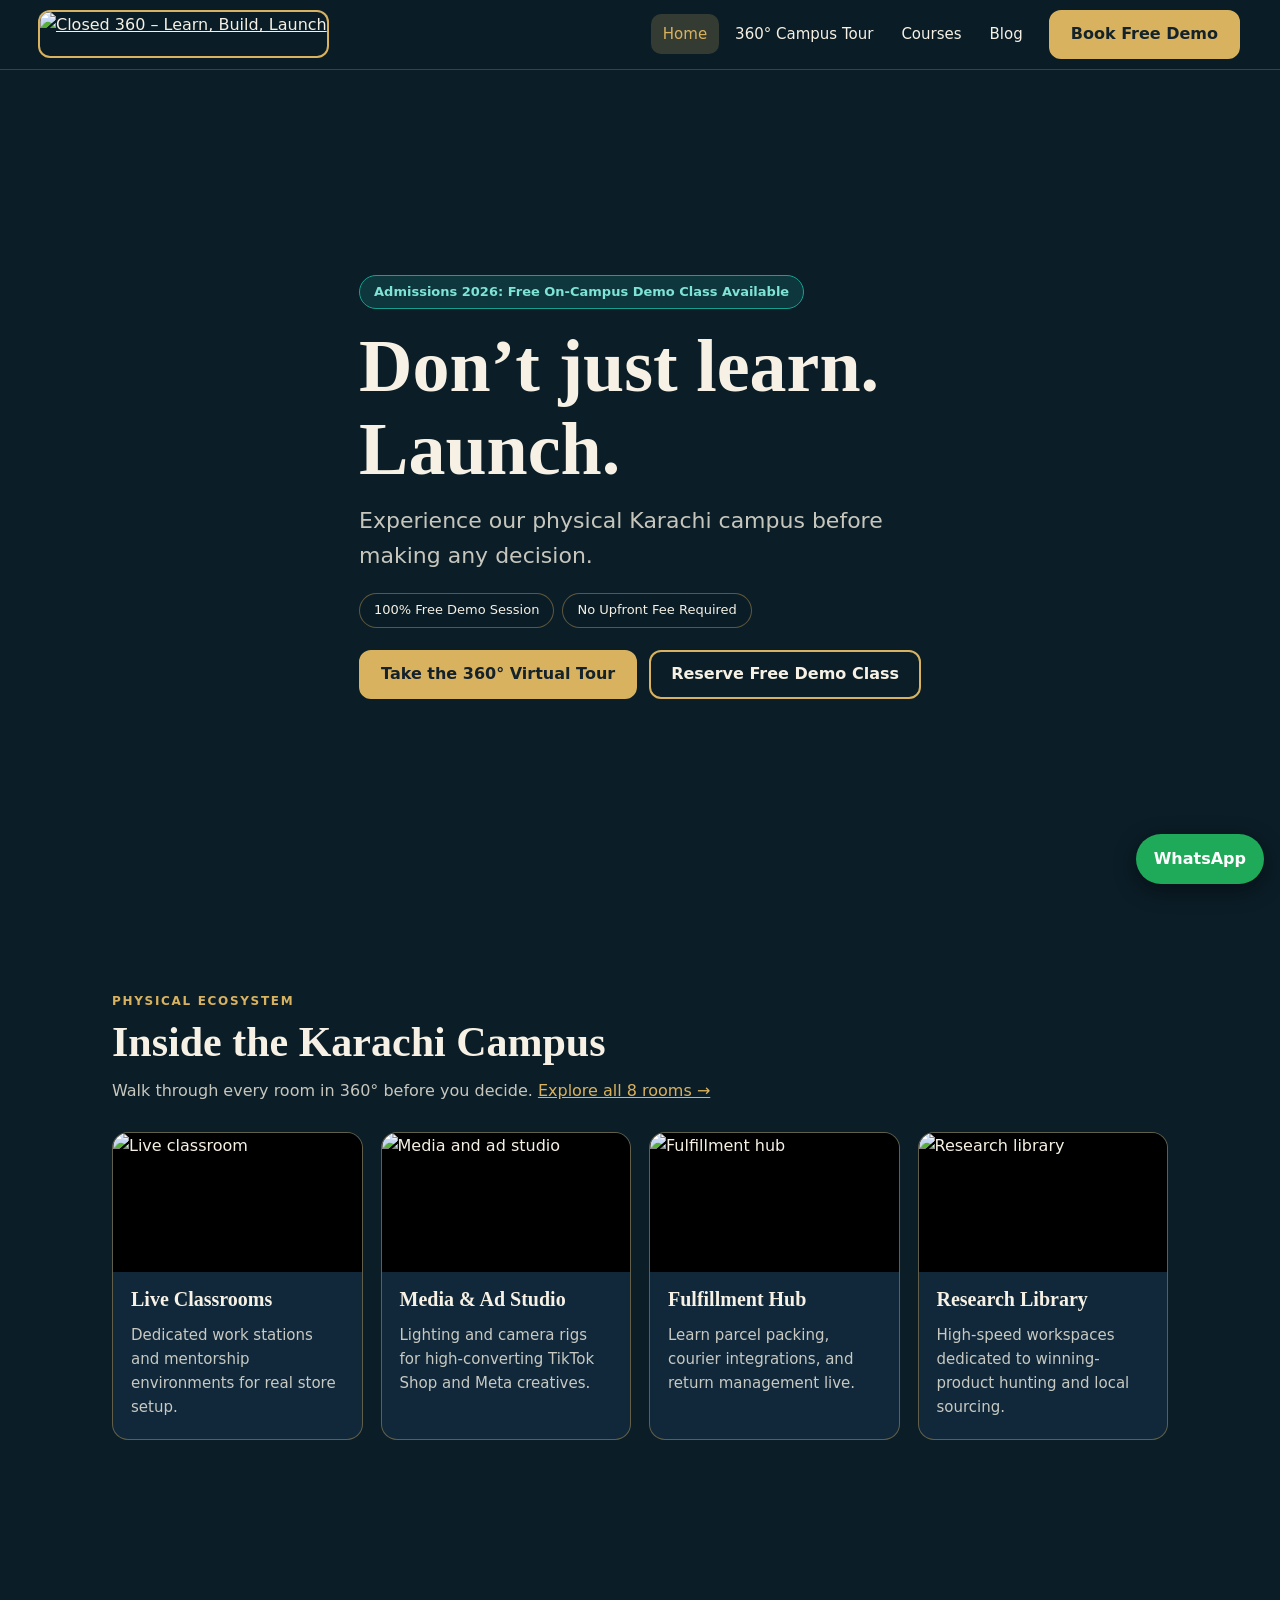
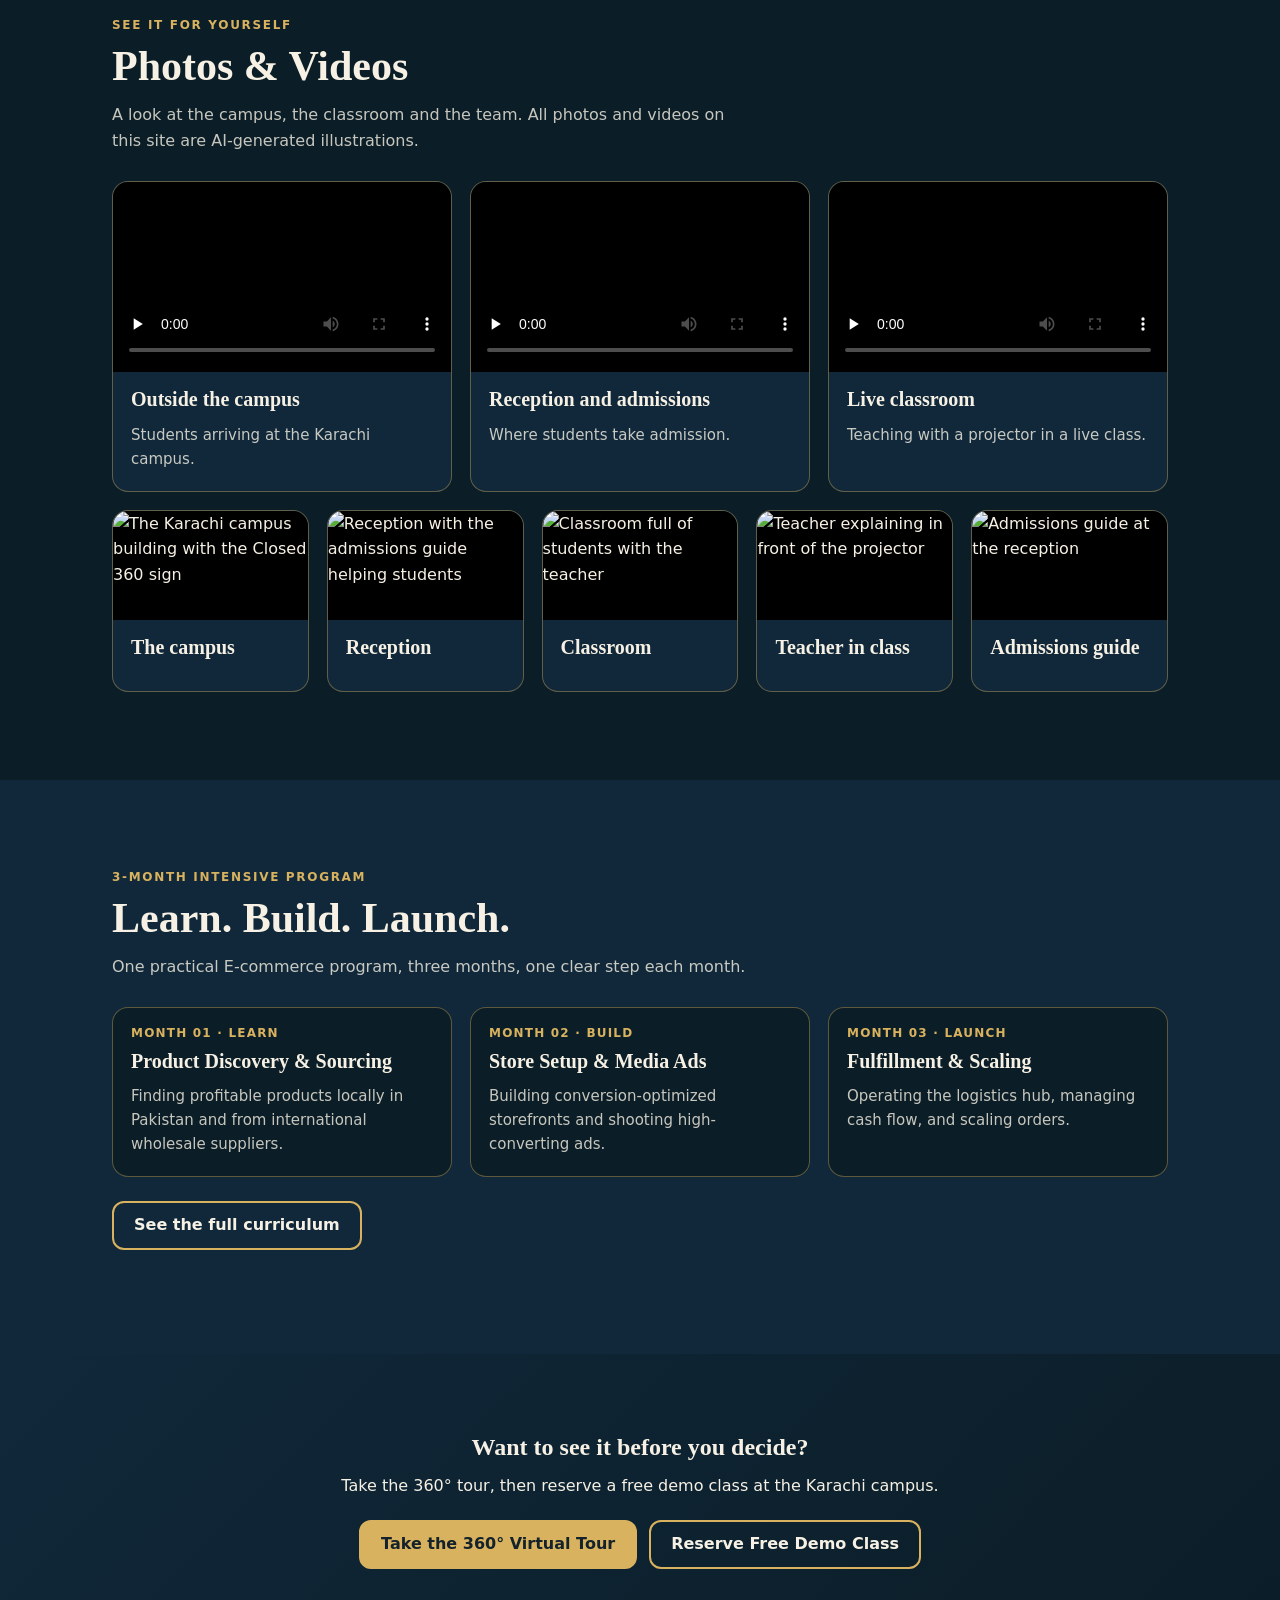
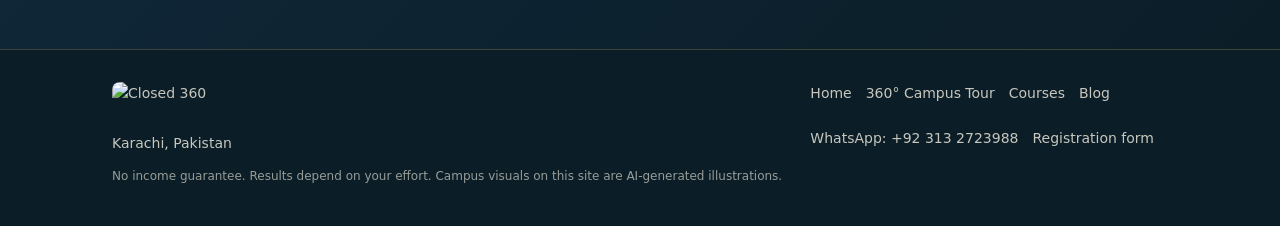
==== index.html @ 28d1ea5e "Add files via upload" ====
<!DOCTYPE html>
<html lang="en"><head><meta charset="utf-8">
<meta name="viewport" content="width=device-width, initial-scale=1">
<title>Closed 360 – E-Commerce Institute Karachi | Learn • Build • Launch</title>
<meta name="description" content="A 3-month hands-on E-commerce program in Karachi. Take the 360° campus tour and book a free demo class.">
<link rel="icon" href="assets/favicon.png">
<link rel="stylesheet" href="style.css">
</head>
<body data-page="index">
<header class="nav"><a class="brand" href="index.html"><img src="assets/logo.jpg" alt="Closed 360 – Learn, Build, Launch"></a>
<nav aria-label="Main"><a href="index.html">Home</a><a href="tour.html">360° Campus Tour</a><a href="courses.html">Courses</a><a href="blog.html">Blog</a></nav>
<button class="menu-btn" type="button" aria-label="Menu" aria-expanded="false">Menu</button>
<button class="btn gold" type="button" data-demo>Book Free Demo</button></header>
<main>
<section class="hero"><video autoplay muted loop playsinline poster="assets/home-poster.jpg"><source src="assets/home-video.mp4" type="video/mp4"></video><div class="shade"></div>
<div class="wrap"><div class="box">
<span class="badge">Admissions 2026: Free On-Campus Demo Class Available</span>
<h1>Don’t just learn.<br>Launch.</h1>
<p class="lead">Experience our physical Karachi campus before making any decision.</p>
<div class="pills"><span>100% Free Demo Session</span><span>No Upfront Fee Required</span></div>
<div class="row"><a class="btn gold" href="tour.html">Take the 360° Virtual Tour</a><button class="btn" type="button" data-demo>Reserve Free Demo Class</button></div>
</div></div></section>

<section class="sec"><div class="wrap">
<div class="kicker">Physical Ecosystem</div><h2>Inside the Karachi Campus</h2>
<p class="sub">Walk through every room in 360° before you decide. <a href="tour.html" style="color:var(--gold)">Explore all 8 rooms →</a></p>
<div class="grid">
<a class="card" href="tour.html#cls"><img src="assets/card-classroom.jpg" alt="Live classroom" loading="lazy"><div class="b"><h3>Live Classrooms</h3><p>Dedicated work stations and mentorship environments for real store setup.</p></div></a>
<a class="card" href="tour.html#studio"><img src="assets/card-studio.jpg" alt="Media and ad studio" loading="lazy"><div class="b"><h3>Media &amp; Ad Studio</h3><p>Lighting and camera rigs for high-converting TikTok Shop and Meta creatives.</p></div></a>
<a class="card" href="tour.html#disp"><img src="assets/card-fulfillment.jpg" alt="Fulfillment hub" loading="lazy"><div class="b"><h3>Fulfillment Hub</h3><p>Learn parcel packing, courier integrations, and return management live.</p></div></a>
<a class="card" href="tour.html#lib"><img src="assets/card-library.jpg" alt="Research library" loading="lazy"><div class="b"><h3>Research Library</h3><p>High-speed workspaces dedicated to winning-product hunting and local sourcing.</p></div></a>
</div></div></section>

<section class="sec" id="gallery"><div class="wrap">
<div class="kicker">See it for yourself</div><h2>Photos &amp; Videos</h2>
<p class="sub">A look at the campus, the classroom and the team. All photos and videos on this site are AI-generated illustrations.</p>
<div class="grid">
<div class="card"><video controls preload="none" playsinline poster="assets/home-poster.jpg" src="assets/home-video.mp4"></video><div class="b"><h3>Outside the campus</h3><p>Students arriving at the Karachi campus.</p></div></div>
<div class="card"><video controls preload="none" playsinline poster="assets/photo-reception.jpg" src="assets/admit.mp4"></video><div class="b"><h3>Reception and admissions</h3><p>Where students take admission.</p></div></div>
<div class="card"><video controls preload="none" playsinline poster="assets/photo-classroom.jpg" src="assets/learn.mp4"></video><div class="b"><h3>Live classroom</h3><p>Teaching with a projector in a live class.</p></div></div>
</div>
<div class="grid" style="margin-top:18px;grid-template-columns:repeat(auto-fit,minmax(190px,1fr))">
<div class="card"><img src="assets/photo-campus.jpg" alt="The Karachi campus building with the Closed 360 sign" loading="lazy"><div class="b"><h3>The campus</h3></div></div>
<div class="card"><img src="assets/photo-reception.jpg" alt="Reception with the admissions guide helping students" loading="lazy"><div class="b"><h3>Reception</h3></div></div>
<div class="card"><img src="assets/photo-classroom.jpg" alt="Classroom full of students with the teacher" loading="lazy"><div class="b"><h3>Classroom</h3></div></div>
<div class="card"><img src="assets/photo-teacher.jpg" alt="Teacher explaining in front of the projector" loading="lazy"><div class="b"><h3>Teacher in class</h3></div></div>
<div class="card"><img src="assets/photo-guide.jpg" alt="Admissions guide at the reception" loading="lazy"><div class="b"><h3>Admissions guide</h3></div></div>
</div></div></section>

<section class="sec alt"><div class="wrap">
<div class="kicker">3-Month Intensive Program</div><h2>Learn. Build. Launch.</h2>
<p class="sub">One practical E-commerce program, three months, one clear step each month.</p>
<div class="grid">
<div class="card"><div class="b"><div class="tag">Month 01 · Learn</div><h3>Product Discovery &amp; Sourcing</h3><p>Finding profitable products locally in Pakistan and from international wholesale suppliers.</p></div></div>
<div class="card"><div class="b"><div class="tag">Month 02 · Build</div><h3>Store Setup &amp; Media Ads</h3><p>Building conversion-optimized storefronts and shooting high-converting ads.</p></div></div>
<div class="card"><div class="b"><div class="tag">Month 03 · Launch</div><h3>Fulfillment &amp; Scaling</h3><p>Operating the logistics hub, managing cash flow, and scaling orders.</p></div></div>
</div><p style="margin-top:24px"><a class="btn" href="courses.html">See the full curriculum</a></p></div></section>

<section class="cta"><div class="wrap"><h2>Want to see it before you decide?</h2><p class="sub" style="margin:0 auto 22px">Take the 360° tour, then reserve a free demo class at the Karachi campus.</p>
<div class="row"><a class="btn gold" href="tour.html">Take the 360° Virtual Tour</a><button class="btn" type="button" data-demo>Reserve Free Demo Class</button></div></div></section>
</main><footer><div class="wrap"><div class="row"><div><img src="assets/logo.jpg" alt="Closed 360"><div>Karachi, Pakistan</div></div>
<div><a href="index.html">Home</a><a href="tour.html">360° Campus Tour</a><a href="courses.html">Courses</a><a href="blog.html">Blog</a><br><br><a data-wa="Hi Closed 360, I have a question.">WhatsApp: +92 313 2723988</a><a data-form>Registration form</a></div></div>
<p class="fine">No income guarantee. Results depend on your effort. Campus visuals on this site are AI-generated illustrations.</p></div></footer>
<script src="site.js"></script>
</body></html>
---- style.css ----
*,*::before,*::after{box-sizing:border-box}
:root{--bg:#0b1d27;--bg2:#10283a;--ink:#f6f1e4;--mut:rgba(246,241,228,.8);--gold:#d9b25f;--teal:#17a090;--line:rgba(217,178,95,.4)}
html{scroll-behavior:smooth}
body{margin:0;background:var(--bg);color:var(--ink);font-family:"Trebuchet MS","Segoe UI",system-ui,sans-serif;line-height:1.6}
img,video{max-width:100%;display:block}
h1,h2,h3{font-family:Georgia,"Times New Roman",serif;line-height:1.12;margin:0 0 12px}
a{color:inherit}
.wrap{max-width:1120px;margin:0 auto;padding:0 clamp(16px,4vw,32px)}
.btn{font:inherit;font-weight:700;border-radius:12px;padding:12px 20px;cursor:pointer;text-decoration:none;border:2px solid var(--gold);background:transparent;color:var(--ink);display:inline-block;line-height:1.3}
.btn.gold{background:var(--gold);color:#14232b}
.btn:hover{filter:brightness(1.1)}
.btn:focus-visible,a:focus-visible,input:focus-visible,button:focus-visible{outline:3px solid #fff;outline-offset:2px}
.row{display:flex;flex-wrap:wrap;gap:12px;align-items:center}
/* header */
.nav{position:sticky;top:0;z-index:40;display:flex;align-items:center;justify-content:space-between;gap:14px;padding:10px clamp(14px,4vw,40px);background:rgba(11,29,39,.9);backdrop-filter:blur(10px);border-bottom:1px solid rgba(217,178,95,.25)}
.brand img{height:44px;border-radius:10px;box-shadow:0 0 0 2px var(--gold)}
.nav nav{display:flex;gap:4px;margin-left:auto}
.nav nav a{padding:8px 12px;border-radius:10px;text-decoration:none;font-size:15px}
.nav nav a:hover{background:rgba(255,255,255,.08)}
.nav nav a[aria-current=page]{background:rgba(217,178,95,.2);color:var(--gold)}
.menu-btn{display:none;background:none;border:2px solid var(--gold);color:var(--ink);border-radius:10px;padding:6px 12px;font:inherit;font-weight:700;cursor:pointer}
@media (max-width:860px){.menu-btn{display:block;margin-left:auto}.nav nav{display:none;margin:0}.nav.open nav{display:flex;flex-direction:column;position:absolute;top:100%;left:0;right:0;background:#0b1d27;padding:10px 16px 16px;border-bottom:1px solid var(--line)}.nav .btn{padding:9px 14px;font-size:14px}}
/* hero */
.hero{position:relative;min-height:calc(100vh - 66px);display:flex;align-items:center;overflow:hidden}
.hero video{position:absolute;inset:0;width:100%;height:100%;object-fit:cover}
.hero .shade{position:absolute;inset:0;background:linear-gradient(90deg,rgba(11,29,39,.94) 0%,rgba(11,29,39,.62) 55%,rgba(11,29,39,.15) 100%)}
.hero .box{position:relative;padding:48px 0;max-width:760px}
.hero h1{font-size:clamp(38px,7vw,74px)}
.hero p.lead{font-size:clamp(17px,2.2vw,22px);color:var(--mut);margin:0 0 20px;max-width:560px}
.badge{display:inline-block;background:rgba(23,160,144,.2);border:1px solid var(--teal);color:#7fe3d6;border-radius:99px;padding:6px 14px;font-size:13px;font-weight:700;margin-bottom:16px}
.pills{display:flex;flex-wrap:wrap;gap:8px;margin:0 0 22px}.pills span{border:1px solid var(--line);border-radius:99px;padding:6px 14px;font-size:13px;background:rgba(11,29,39,.55)}
/* sections */
section.sec{padding:clamp(48px,8vw,88px) 0}
section.alt{background:var(--bg2)}
.kicker{color:var(--gold);font-weight:700;letter-spacing:.14em;text-transform:uppercase;font-size:12px;margin-bottom:8px}
.sec h2{font-size:clamp(28px,4.2vw,42px)}
.sec .sub{color:var(--mut);max-width:640px;margin:0 0 28px}
.grid{display:grid;gap:18px;grid-template-columns:repeat(auto-fit,minmax(240px,1fr))}
.card{background:var(--bg2);border:1px solid var(--line);border-radius:16px;overflow:hidden;text-decoration:none;display:block;transition:transform .2s,border-color .2s}
section.alt .card{background:var(--bg)}
a.card:hover{transform:translateY(-3px);border-color:var(--gold)}
.card img,.card video{aspect-ratio:16/9;object-fit:cover;width:100%;background:#000}
.card .b{padding:16px 18px 20px}.card h3{font-size:20px}.card p{margin:0;color:var(--mut);font-size:15px}
.card .tag{color:var(--gold);font-weight:700;font-size:12px;letter-spacing:.1em;text-transform:uppercase;margin-bottom:6px}
.card ul{margin:10px 0 0;padding-left:18px;color:var(--mut);font-size:15px}
.cta{text-align:center;padding:clamp(48px,7vw,80px) 0;background:linear-gradient(135deg,#10283a,#0b1d27)}
.cta .row{justify-content:center}
.pagehead{padding:clamp(40px,7vw,80px) 0 8px}
.pagehead h1{font-size:clamp(34px,5.4vw,56px)}
.pagehead p{color:var(--mut);max-width:680px;font-size:18px}
/* footer */
footer{border-top:1px solid rgba(217,178,95,.25);padding:32px 0 40px;font-size:14px;color:var(--mut)}
footer .row{justify-content:space-between;align-items:flex-start}
footer a{text-decoration:none;margin-right:14px}footer a:hover{color:var(--gold)}
footer img{height:40px;border-radius:8px;margin-bottom:10px}
footer .fine{font-size:12px;opacity:.75;margin:12px 0 0}
.wa-float{position:fixed;right:16px;bottom:calc(16px + env(safe-area-inset-bottom,0px));z-index:45;background:#1faa59;color:#fff;font-weight:700;padding:12px 18px;border-radius:99px;text-decoration:none;box-shadow:0 6px 22px rgba(0,0,0,.45)}
/* modal */
.modal{position:fixed;inset:0;z-index:80;background:rgba(3,10,15,.86);display:flex;overflow:auto;padding:16px}
.modal[hidden]{display:none!important}
.mb{margin:auto;position:relative;width:min(520px,100%);background:#10283a;border:1px solid var(--line);border-radius:18px;padding:22px}
.mb h2{font-size:26px}.mb p{margin:0 0 14px;color:var(--mut);font-size:15px}
.mb .qr{display:block;margin:0 auto 6px;width:150px;height:150px;border-radius:10px;background:#fff;padding:6px}
.mb .cap{text-align:center;font-size:12px;opacity:.75;margin-bottom:14px}
.mb input{font:inherit;width:100%;margin:0 0 10px;padding:12px;border-radius:10px;border:1px solid var(--line);background:rgba(255,255,255,.08);color:var(--ink)}
.mb input::placeholder{color:rgba(246,241,228,.6)}
.x{position:absolute;right:10px;top:10px;padding:4px 10px;border-width:1px}
@media (prefers-reduced-motion:reduce){html{scroll-behavior:auto}a.card{transition:none}}
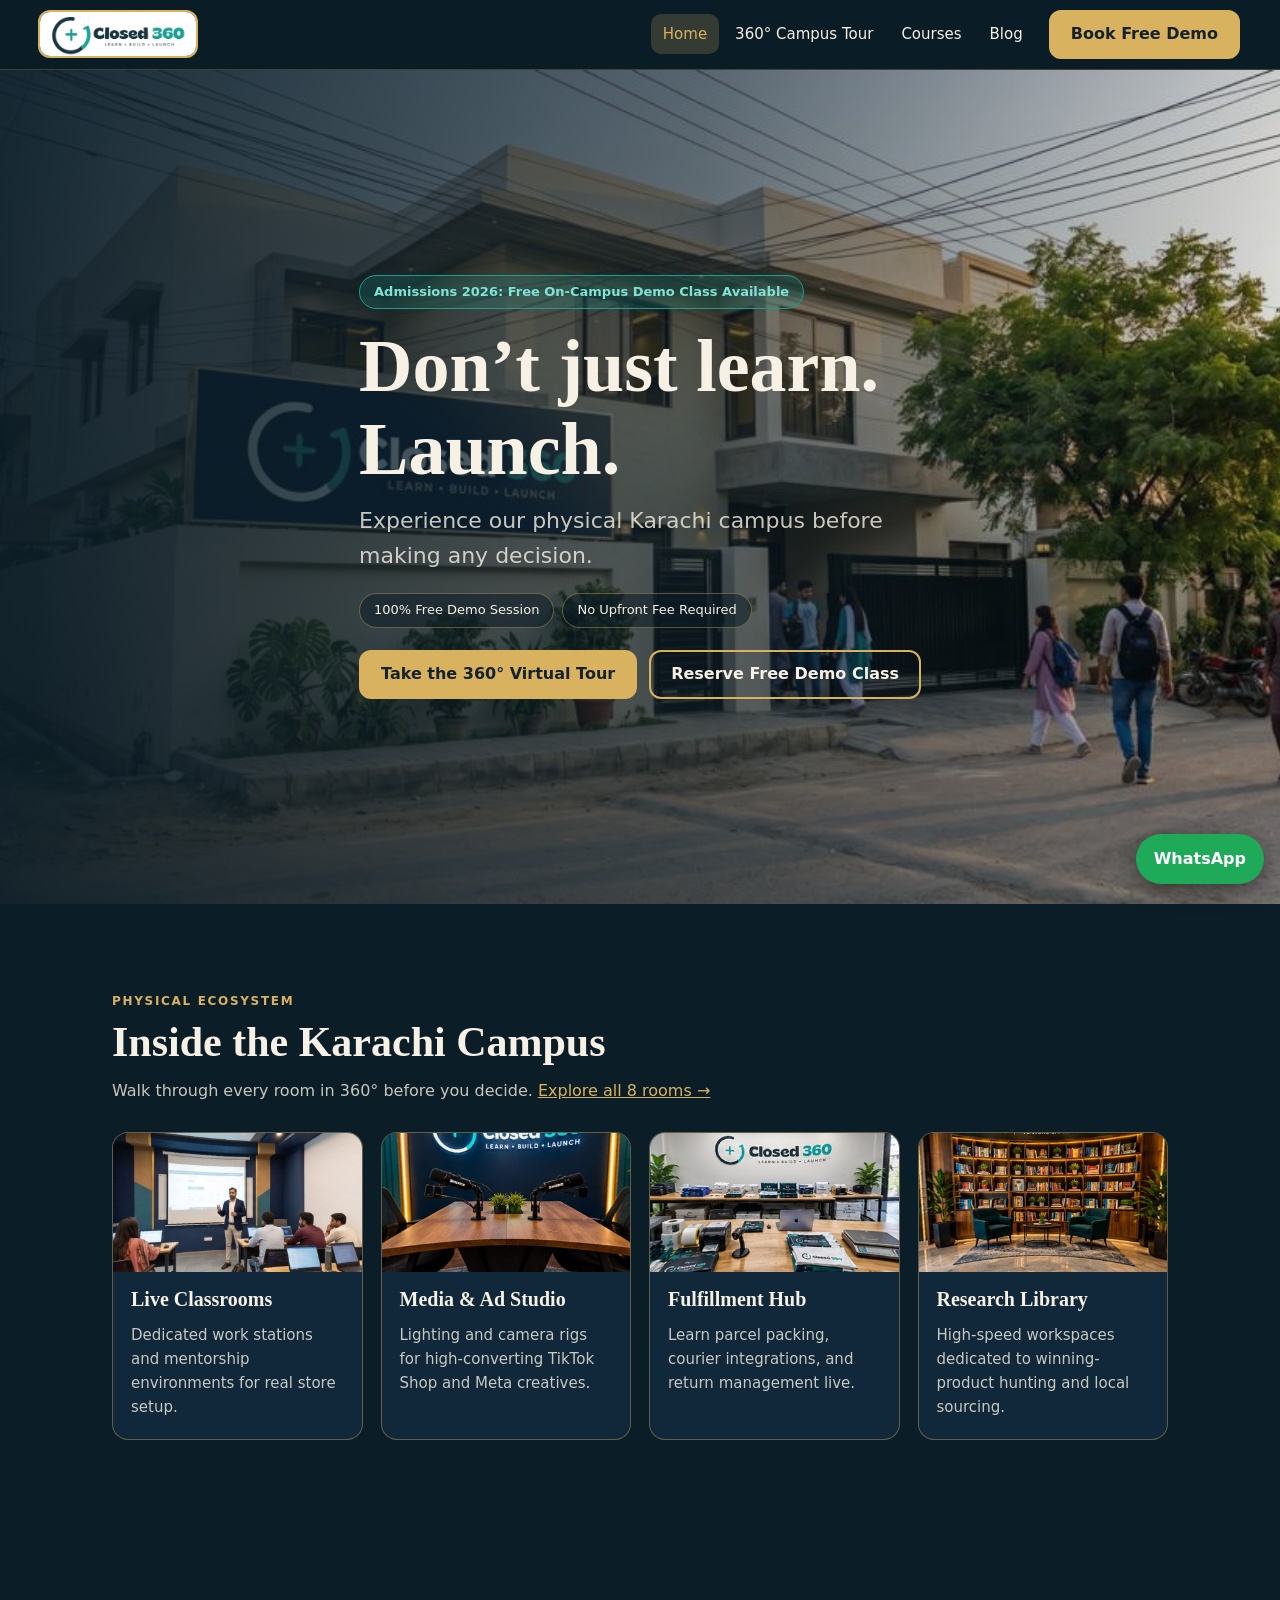
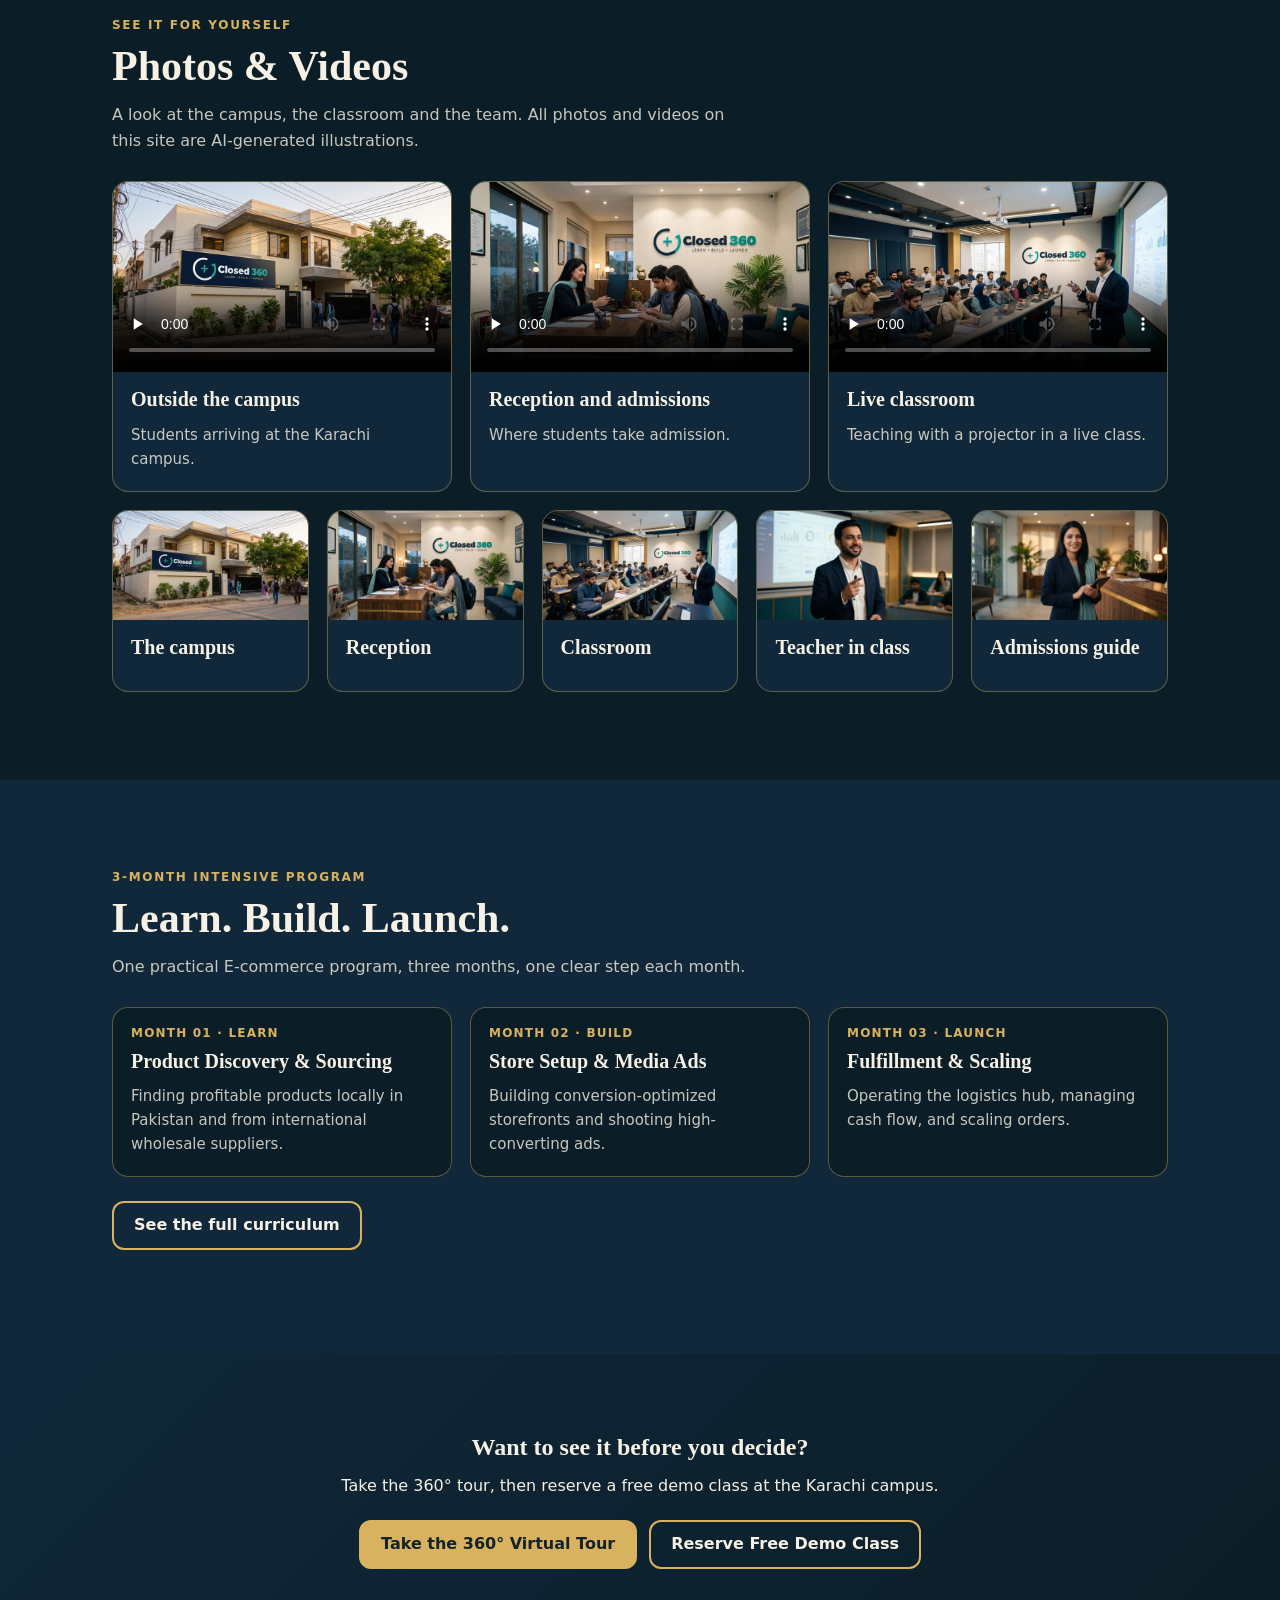
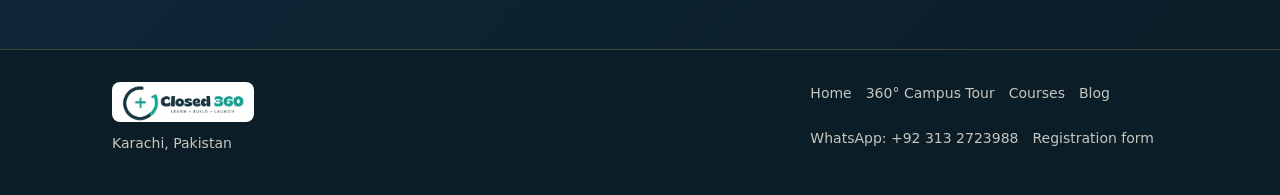
==== commit d04a2b06: "Fix footer structure in index.html" ====
--- a/index.html
+++ b/index.html
@@ -60,6 +60,6 @@
 <div class="row"><a class="btn gold" href="tour.html">Take the 360° Virtual Tour</a><button class="btn" type="button" data-demo>Reserve Free Demo Class</button></div></div></section>
 </main><footer><div class="wrap"><div class="row"><div><img src="assets/logo.jpg" alt="Closed 360"><div>Karachi, Pakistan</div></div>
 <div><a href="index.html">Home</a><a href="tour.html">360° Campus Tour</a><a href="courses.html">Courses</a><a href="blog.html">Blog</a><br><br><a data-wa="Hi Closed 360, I have a question.">WhatsApp: +92 313 2723988</a><a data-form>Registration form</a></div></div>
-<p class="fine">No income guarantee. Results depend on your effort. Campus visuals on this site are AI-generated illustrations.</p></div></footer>
+</div></footer>
 <script src="site.js"></script>
 </body></html>
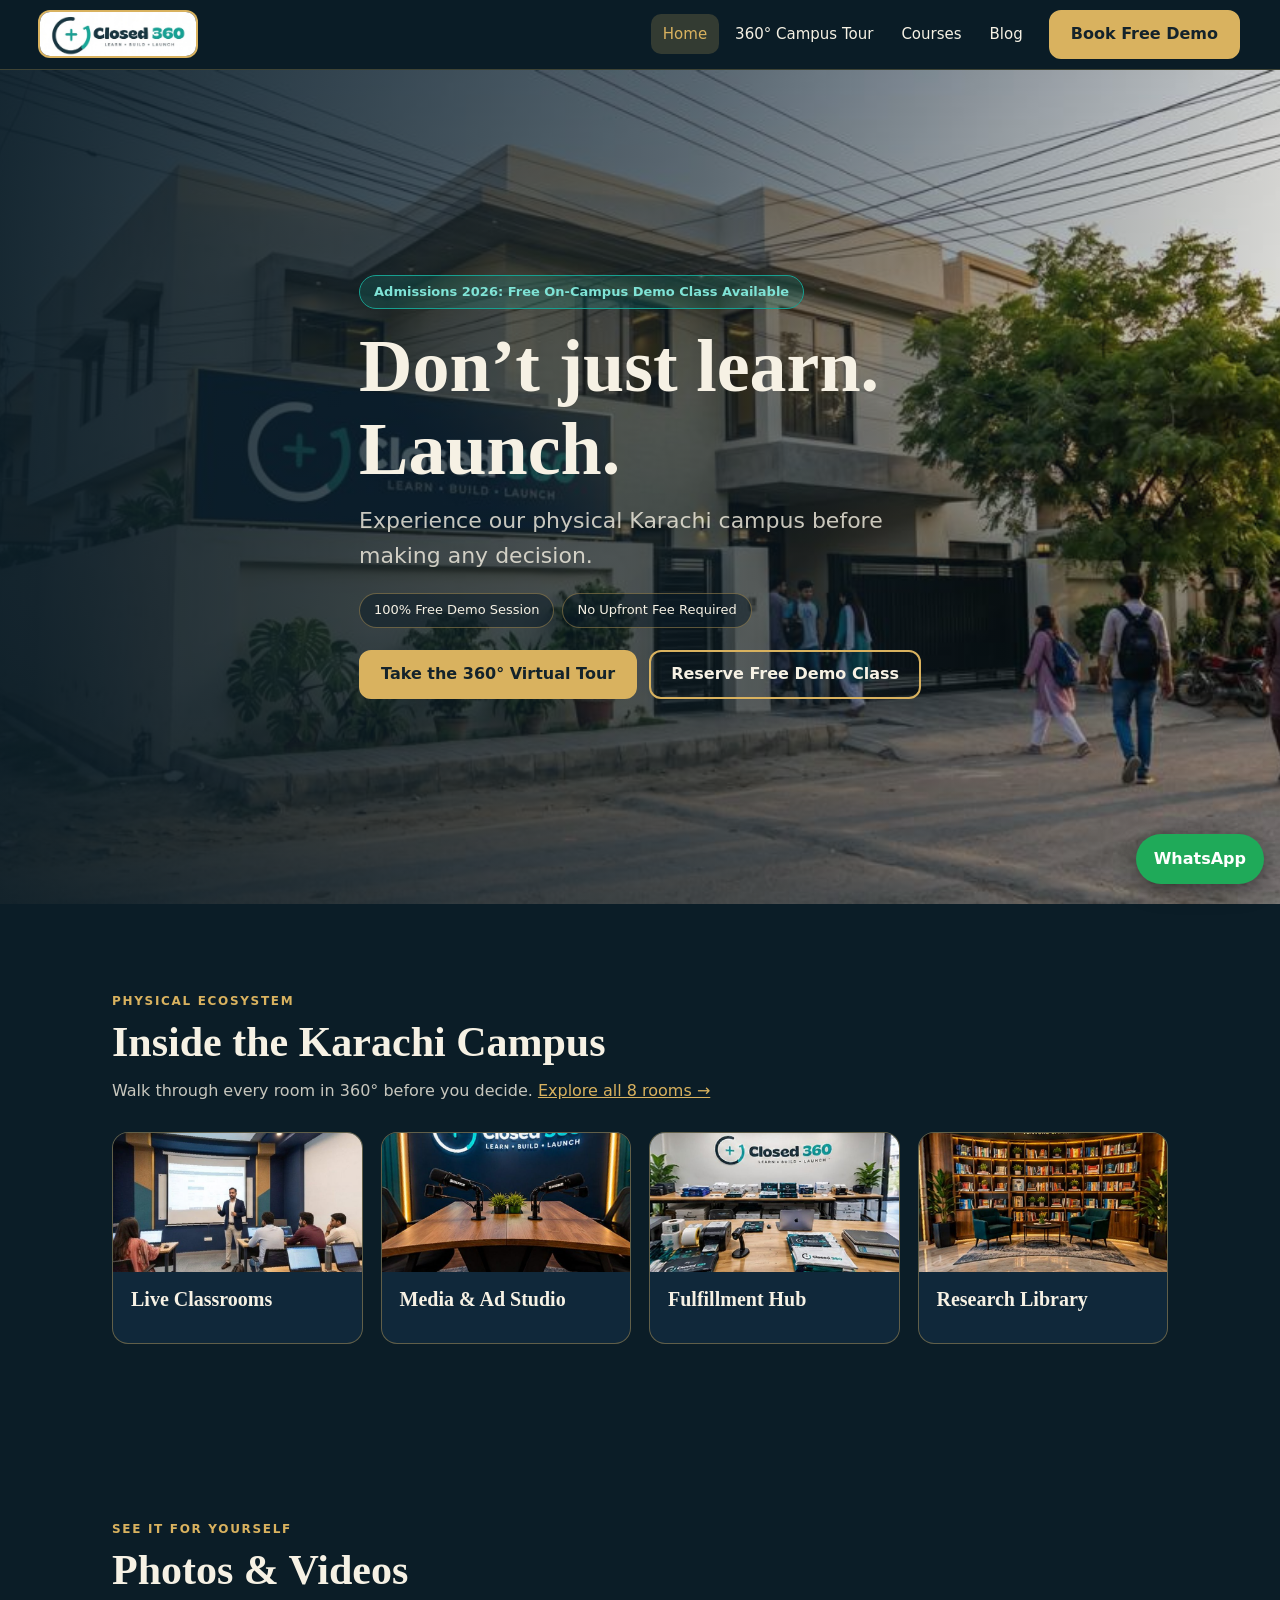
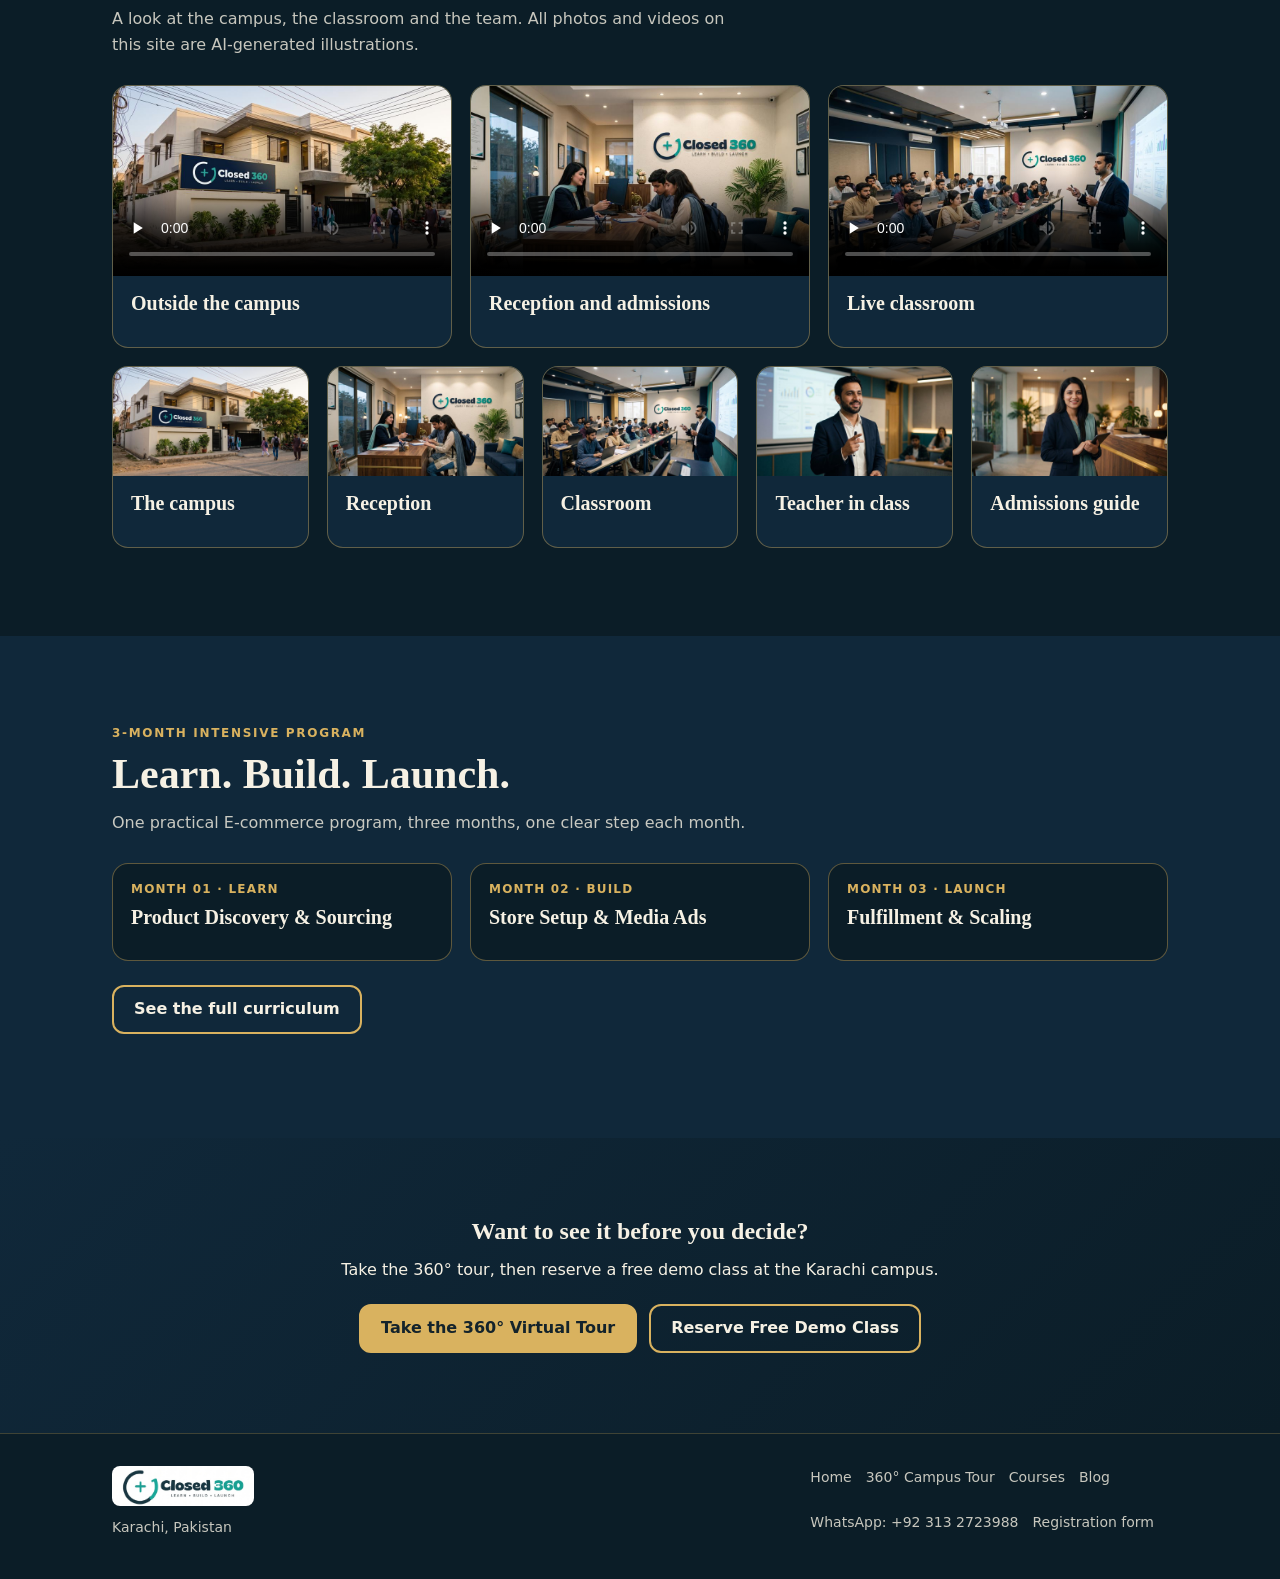
==== commit 55399698: "Add files via upload" ====
--- a/index.html
+++ b/index.html
@@ -1,8 +1,11 @@
 <!DOCTYPE html>
 <html lang="en"><head><meta charset="utf-8">
 <meta name="viewport" content="width=device-width, initial-scale=1">
-<title>Closed 360 – E-Commerce Institute Karachi | Learn • Build • Launch</title>
-<meta name="description" content="A 3-month hands-on E-commerce program in Karachi. Take the 360° campus tour and book a free demo class.">
+<title>3-Month E-Commerce Course in Karachi | Closed 360</title>
+<meta name="description" content="Closed 360 is a hands-on E-commerce institute in Karachi. Learn product sourcing, store setup, media ads and fulfillment in 3 months. Take the 360° tour.">
+<link rel="canonical" href="https://masoom1409.github.io/closed360-tour/">
+<meta property="og:type" content="website"><meta property="og:title" content="3-Month E-Commerce Course in Karachi | Closed 360"><meta property="og:description" content="Hands-on E-commerce program in Karachi: sourcing, store setup, media ads and fulfillment. Take the 360° campus tour."><meta property="og:url" content="https://masoom1409.github.io/closed360-tour/"><meta property="og:image" content="https://masoom1409.github.io/closed360-tour/assets/photo-campus.jpg">
+<script type="application/ld+json">{"@context": "https://schema.org", "@type": "EducationalOrganization", "name": "Closed 360", "url": "https://masoom1409.github.io/closed360-tour/", "logo": "https://masoom1409.github.io/closed360-tour/assets/logo.jpg", "image": "https://masoom1409.github.io/closed360-tour/assets/photo-campus.jpg", "description": "A 3-month hands-on E-commerce program in Karachi, Pakistan.", "areaServed": "Karachi", "address": {"@type": "PostalAddress", "addressLocality": "Karachi", "addressCountry": "PK"}, "contactPoint": {"@type": "ContactPoint", "telephone": "+92-313-2723988", "contactType": "admissions", "availableLanguage": ["English", "Urdu"]}}</script>
 <link rel="icon" href="assets/favicon.png">
 <link rel="stylesheet" href="style.css">
 </head>
@@ -26,7 +29,7 @@
 <p class="sub">Walk through every room in 360° before you decide. <a href="tour.html" style="color:var(--gold)">Explore all 8 rooms →</a></p>
 <div class="grid">
 <a class="card" href="tour.html#cls"><img src="assets/card-classroom.jpg" alt="Live classroom" loading="lazy"><div class="b"><h3>Live Classrooms</h3><p>Dedicated work stations and mentorship environments for real store setup.</p></div></a>
-<a class="card" href="tour.html#studio"><img src="assets/card-studio.jpg" alt="Media and ad studio" loading="lazy"><div class="b"><h3>Media &amp; Ad Studio</h3><p>Lighting and camera rigs for high-converting TikTok Shop and Meta creatives.</p></div></a>
+<a class="card" href="tour.html#studio"><img src="assets/card-studio.jpg" alt="Media and ad studio" loading="lazy"><div class="b"><h3>Media &amp; Ad Studio</h3><p>Lighting and camera rigs for high-converting TikTok and Meta ad creatives.</p></div></a>
 <a class="card" href="tour.html#disp"><img src="assets/card-fulfillment.jpg" alt="Fulfillment hub" loading="lazy"><div class="b"><h3>Fulfillment Hub</h3><p>Learn parcel packing, courier integrations, and return management live.</p></div></a>
 <a class="card" href="tour.html#lib"><img src="assets/card-library.jpg" alt="Research library" loading="lazy"><div class="b"><h3>Research Library</h3><p>High-speed workspaces dedicated to winning-product hunting and local sourcing.</p></div></a>
 </div></div></section>
@@ -60,6 +63,6 @@
 <div class="row"><a class="btn gold" href="tour.html">Take the 360° Virtual Tour</a><button class="btn" type="button" data-demo>Reserve Free Demo Class</button></div></div></section>
 </main><footer><div class="wrap"><div class="row"><div><img src="assets/logo.jpg" alt="Closed 360"><div>Karachi, Pakistan</div></div>
 <div><a href="index.html">Home</a><a href="tour.html">360° Campus Tour</a><a href="courses.html">Courses</a><a href="blog.html">Blog</a><br><br><a data-wa="Hi Closed 360, I have a question.">WhatsApp: +92 313 2723988</a><a data-form>Registration form</a></div></div>
-</div></footer>
+<p class="fine">No income guarantee. Results depend on your effort. Campus visuals on this site are AI-generated illustrations.</p></div></footer>
 <script src="site.js"></script>
 </body></html>
--- a/style.css
+++ b/style.css
@@ -66,3 +66,9 @@
 .mb input::placeholder{color:rgba(246,241,228,.6)}
 .x{position:absolute;right:10px;top:10px;padding:4px 10px;border-width:1px}
 @media (prefers-reduced-motion:reduce){html{scroll-behavior:auto}a.card{transition:none}}
+/* Hide all tour & footer disclaimers */
+.fine,
+.card .fine,
+.card p:last-child {
+  display: none !important;
+}
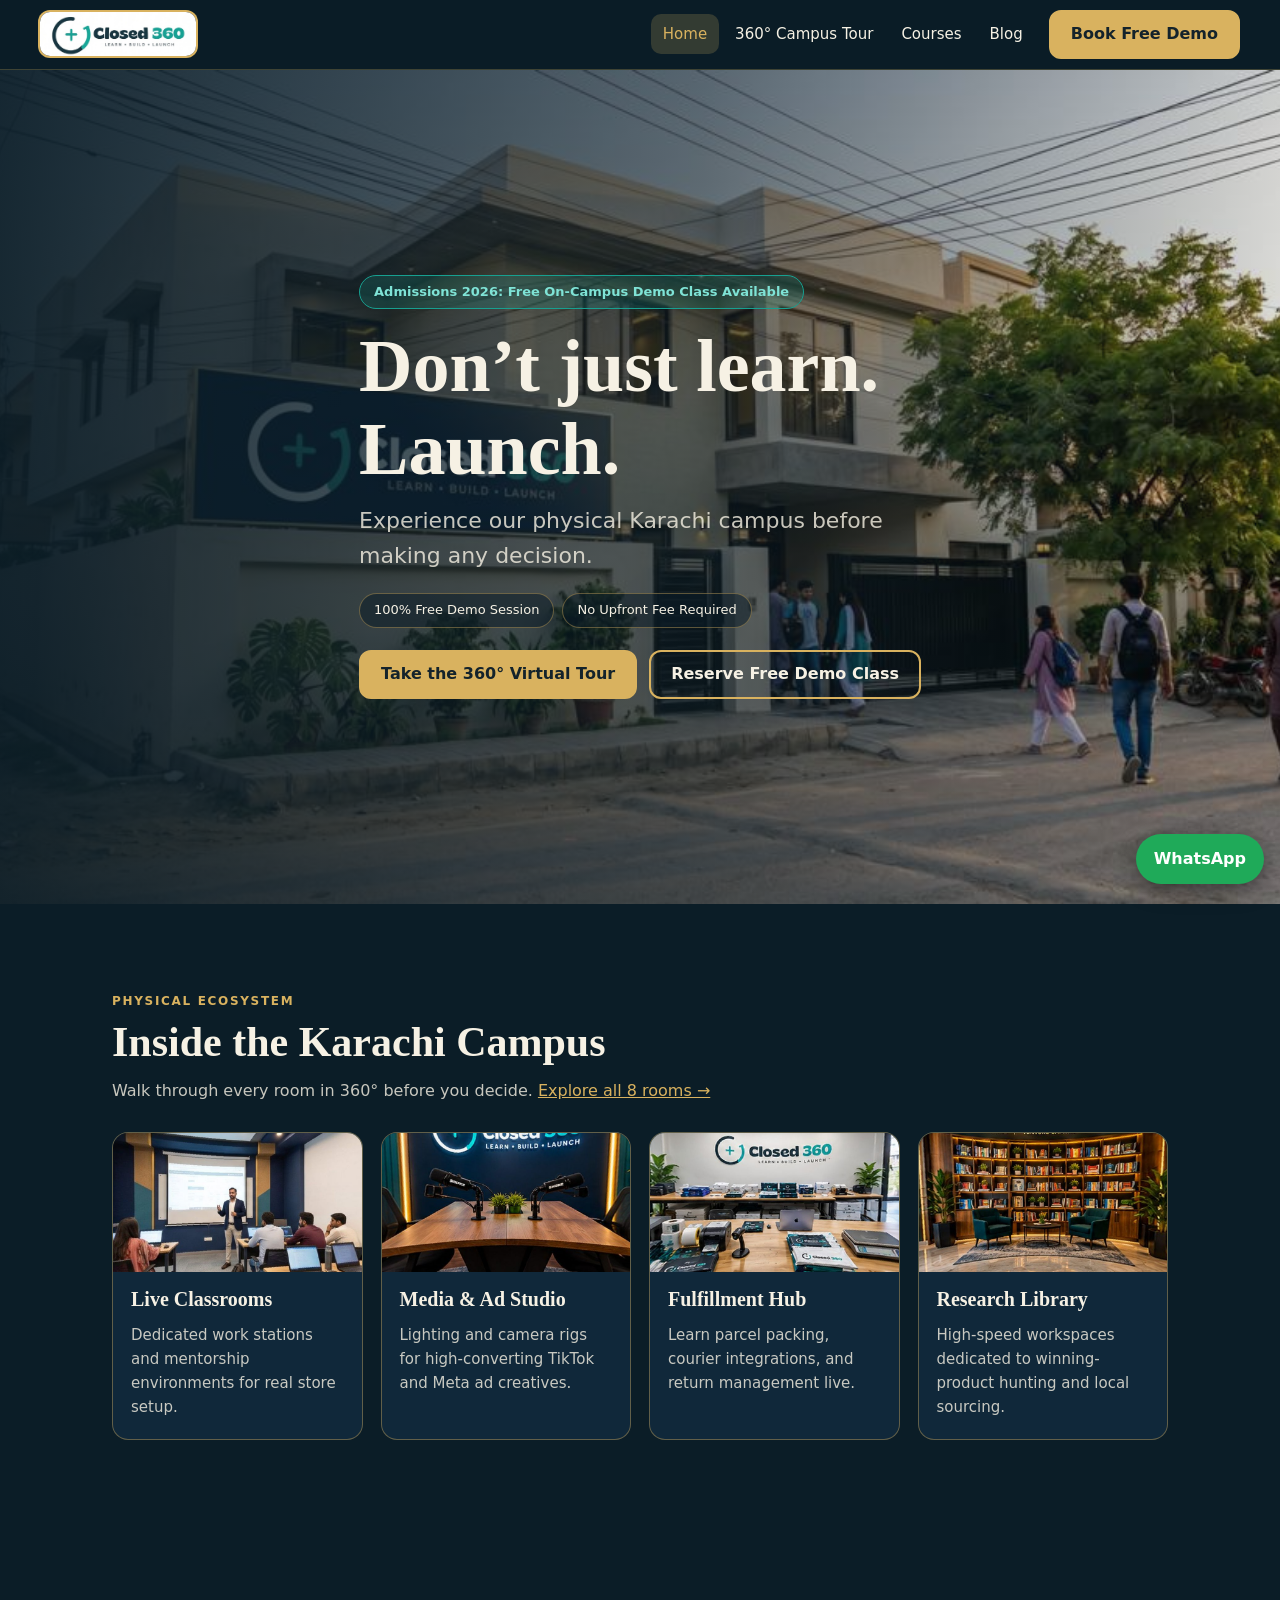
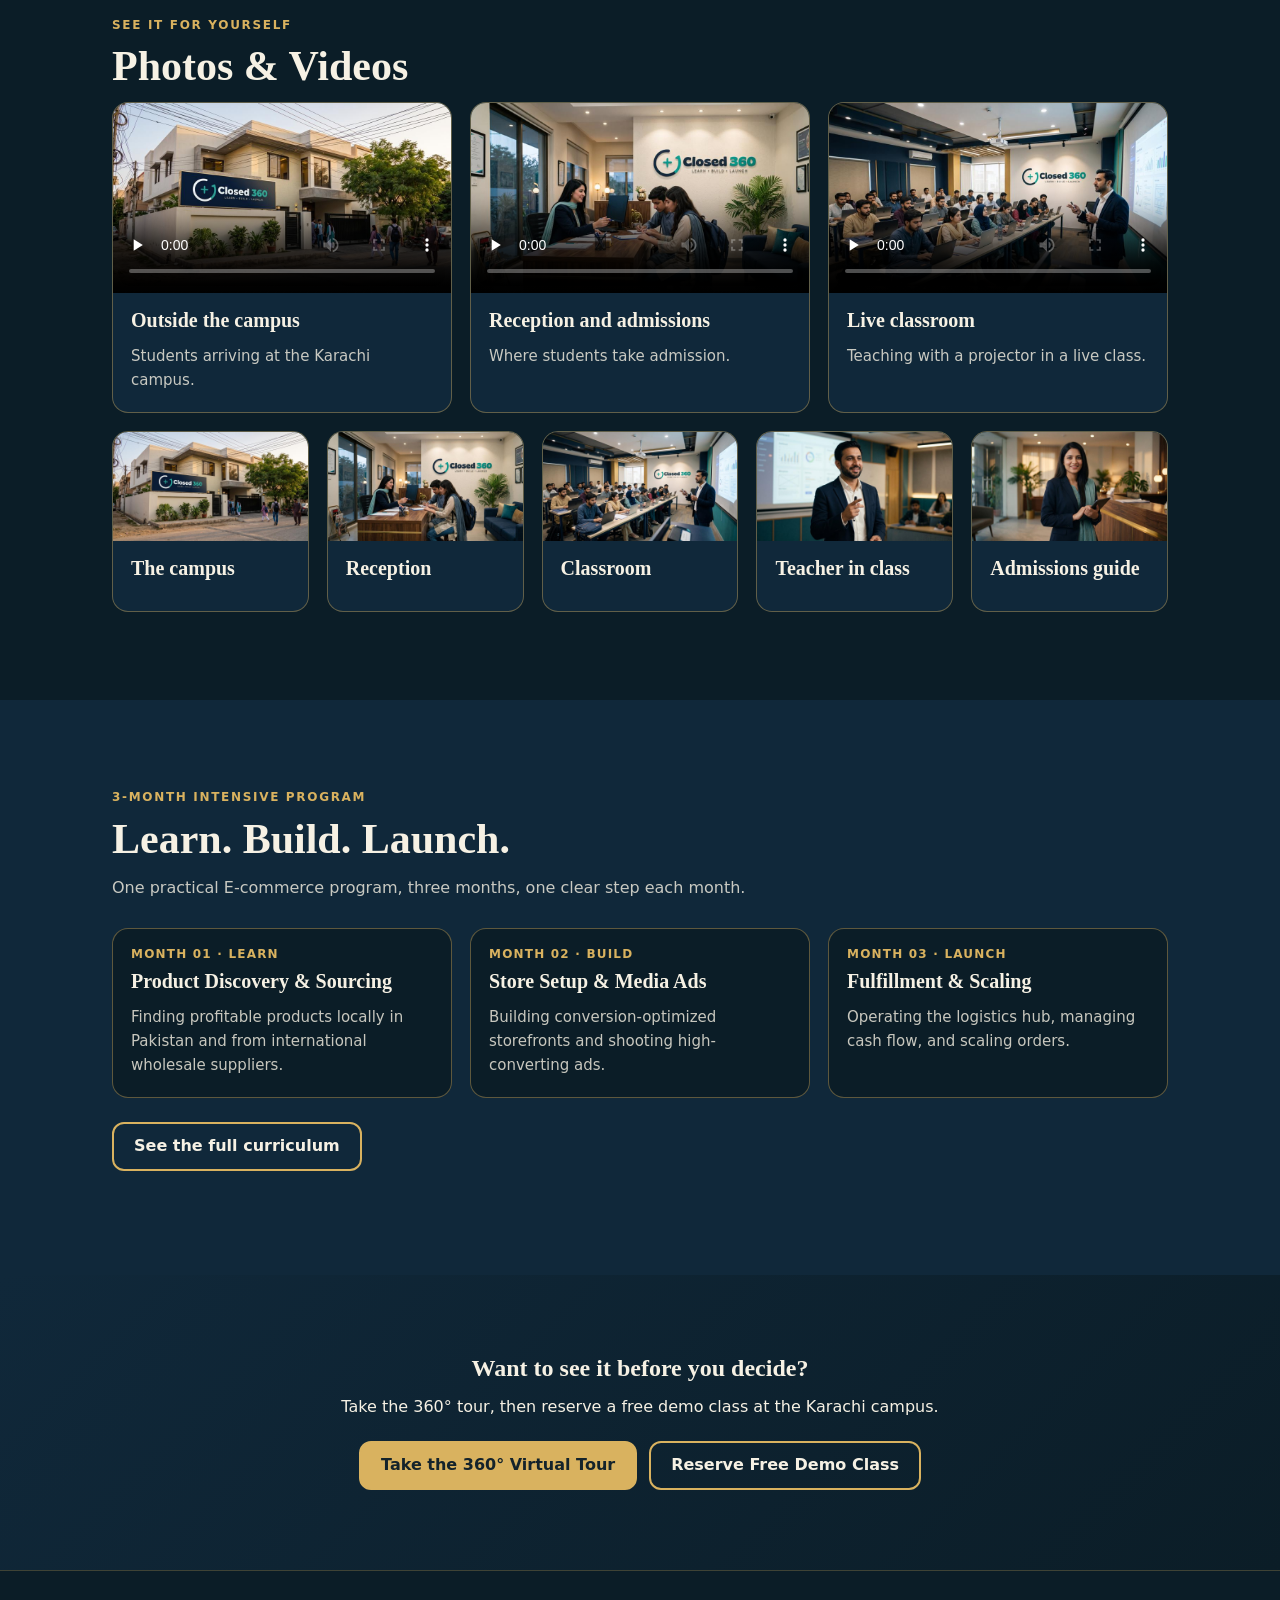
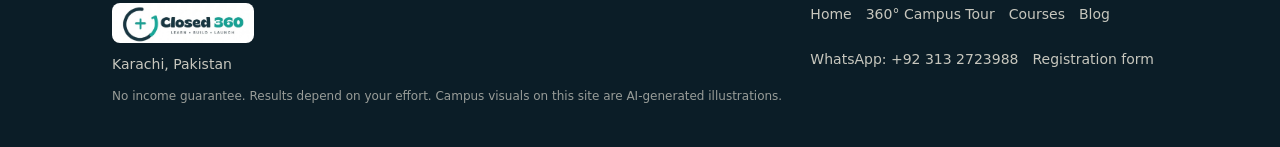
==== commit 241e9c3e: "Update gallery section with video cards" ====
--- a/index.html
+++ b/index.html
@@ -36,7 +36,7 @@
 
 <section class="sec" id="gallery"><div class="wrap">
 <div class="kicker">See it for yourself</div><h2>Photos &amp; Videos</h2>
-<p class="sub">A look at the campus, the classroom and the team. All photos and videos on this site are AI-generated illustrations.</p>
+
 <div class="grid">
 <div class="card"><video controls preload="none" playsinline poster="assets/home-poster.jpg" src="assets/home-video.mp4"></video><div class="b"><h3>Outside the campus</h3><p>Students arriving at the Karachi campus.</p></div></div>
 <div class="card"><video controls preload="none" playsinline poster="assets/photo-reception.jpg" src="assets/admit.mp4"></video><div class="b"><h3>Reception and admissions</h3><p>Where students take admission.</p></div></div>
--- a/style.css
+++ b/style.css
@@ -66,9 +66,24 @@
 .mb input::placeholder{color:rgba(246,241,228,.6)}
 .x{position:absolute;right:10px;top:10px;padding:4px 10px;border-width:1px}
 @media (prefers-reduced-motion:reduce){html{scroll-behavior:auto}a.card{transition:none}}
-/* Hide all tour & footer disclaimers */
-.fine,
-.card .fine,
-.card p:last-child {
-  display: none !important;
-}
+/* articles */
+.article{max-width:800px;padding-top:clamp(28px,5vw,56px);padding-bottom:clamp(36px,6vw,72px)}
+.article h1{font-size:clamp(30px,5vw,46px);margin-bottom:14px}
+.article h2{font-size:clamp(23px,3.2vw,30px);margin:38px 0 10px;scroll-margin-top:84px}
+.article h3{font-size:20px;margin:22px 0 8px}
+.article p,.article li{font-size:17px;color:rgba(246,241,228,.92)}
+.article p{margin:0 0 16px}
+.article ul,.article ol{margin:0 0 18px;padding-left:22px}.article li{margin-bottom:6px}
+.article .lead{font-size:19px;color:var(--ink)}
+.article .meta{color:var(--mut);font-size:14px;margin:0 0 20px}
+.article .hero-img{width:100%;aspect-ratio:16/9;object-fit:cover;border-radius:16px;border:1px solid var(--line);margin:0 0 22px}
+.crumbs{font-size:14px;color:var(--mut);margin:0 0 14px}.crumbs a{color:var(--gold);text-decoration:none}
+.toc{background:var(--bg2);border:1px solid var(--line);border-radius:14px;padding:16px 20px;margin:0 0 8px}
+.toc ol{margin:8px 0 0;padding-left:20px}.toc li{font-size:15.5px;margin-bottom:3px}.toc a{text-decoration:none;color:var(--gold)}
+.callout{background:rgba(217,178,95,.1);border-left:4px solid var(--gold);border-radius:10px;padding:14px 18px;margin:0 0 18px}.callout p{margin:0;font-size:16px}
+.tbl{overflow-x:auto;margin:0 0 18px}.tbl table{width:100%;border-collapse:collapse;font-size:15px;min-width:520px}
+.tbl th,.tbl td{border:1px solid var(--line);padding:10px 12px;text-align:left;vertical-align:top}.tbl th{background:var(--bg2);color:var(--gold)}
+.faq details{border:1px solid var(--line);border-radius:12px;padding:12px 16px;margin:0 0 10px;background:var(--bg2)}
+.faq summary{cursor:pointer;font-weight:700;font-size:17px}.faq details p{margin:10px 0 0}
+.related{display:grid;gap:14px;grid-template-columns:repeat(auto-fit,minmax(240px,1fr));margin-top:10px}
+.disc{font-size:14px!important;color:var(--mut)!important;border-top:1px solid var(--line);padding-top:14px;margin-top:32px}
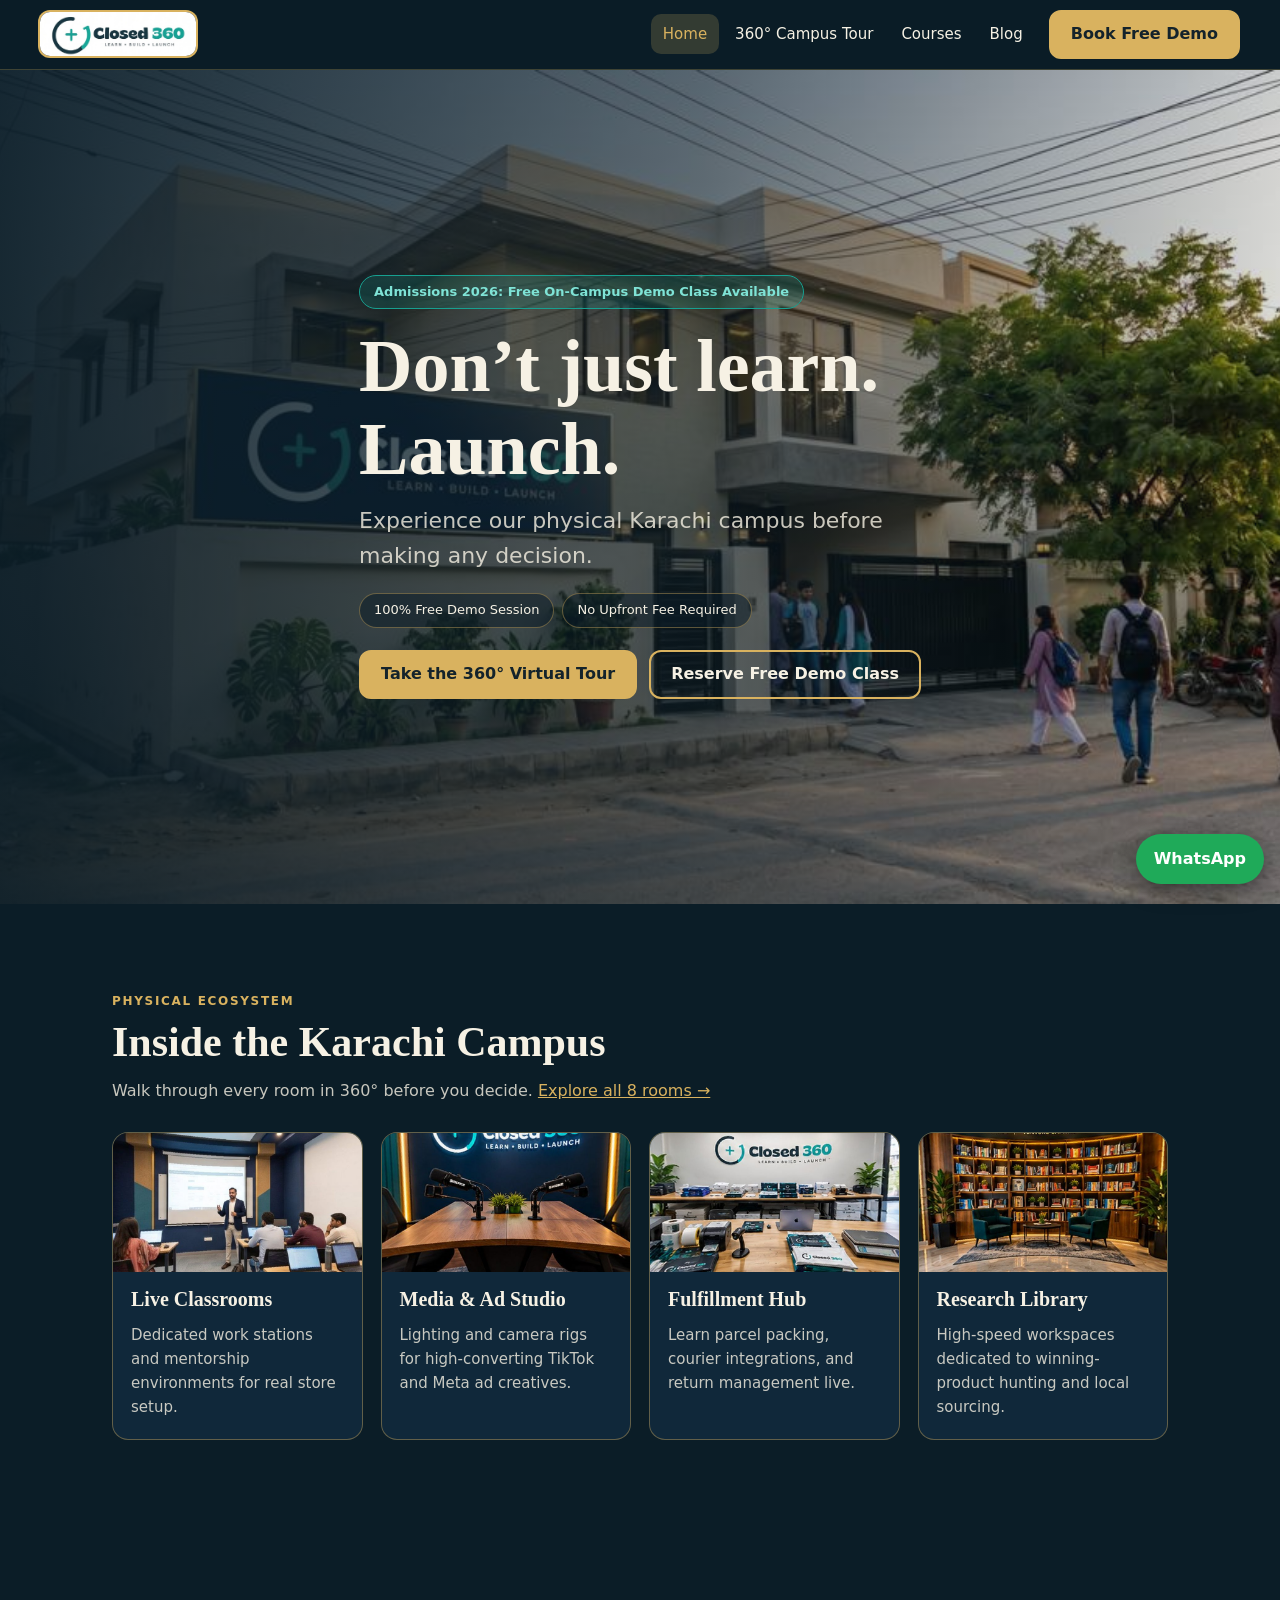
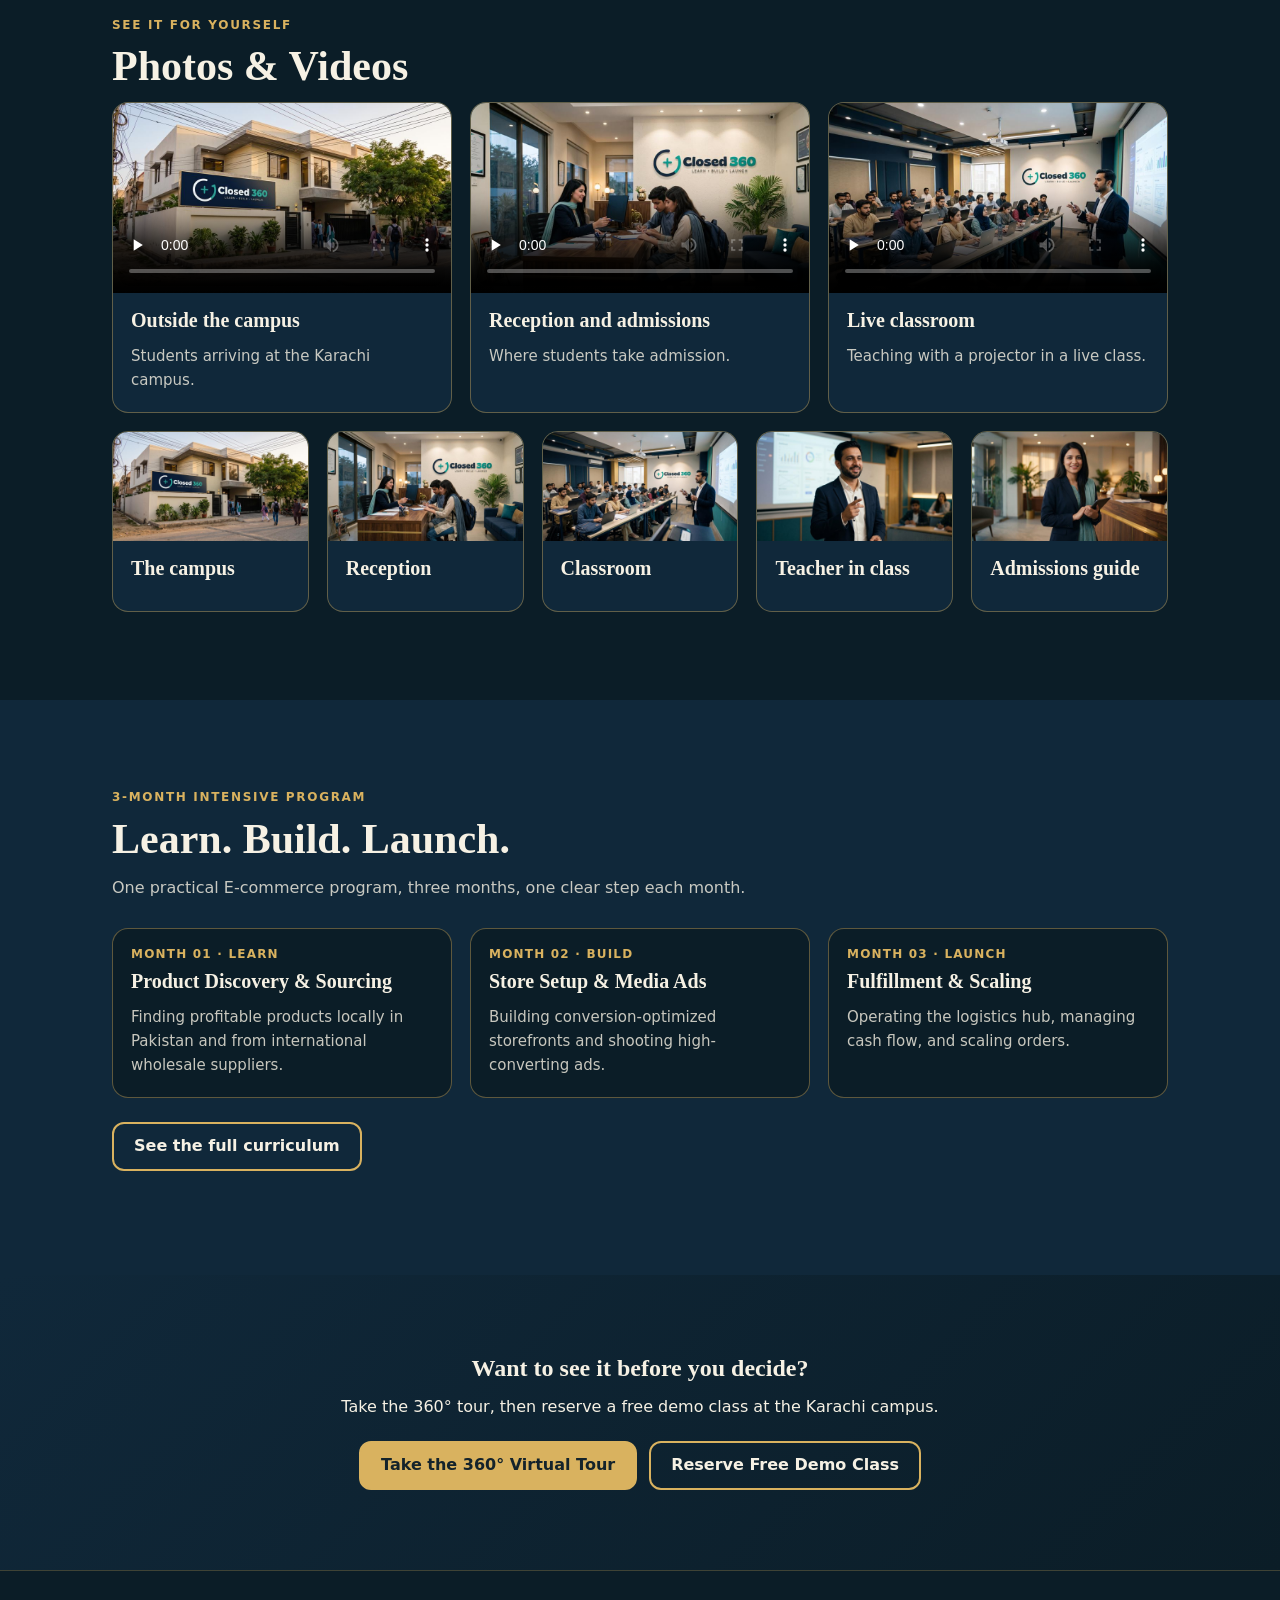
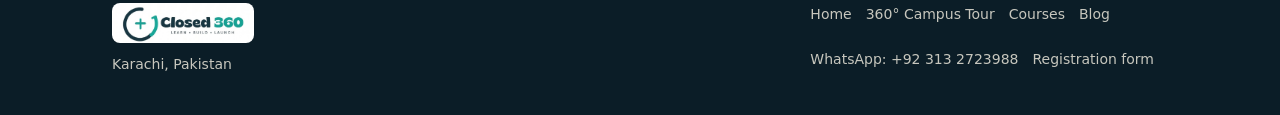
==== commit b9897292: "Close div tag in footer section Fix footer structure by closing a div tag." ====
--- a/index.html
+++ b/index.html
@@ -63,6 +63,6 @@
 <div class="row"><a class="btn gold" href="tour.html">Take the 360° Virtual Tour</a><button class="btn" type="button" data-demo>Reserve Free Demo Class</button></div></div></section>
 </main><footer><div class="wrap"><div class="row"><div><img src="assets/logo.jpg" alt="Closed 360"><div>Karachi, Pakistan</div></div>
 <div><a href="index.html">Home</a><a href="tour.html">360° Campus Tour</a><a href="courses.html">Courses</a><a href="blog.html">Blog</a><br><br><a data-wa="Hi Closed 360, I have a question.">WhatsApp: +92 313 2723988</a><a data-form>Registration form</a></div></div>
-<p class="fine">No income guarantee. Results depend on your effort. Campus visuals on this site are AI-generated illustrations.</p></div></footer>
+</div></footer>
 <script src="site.js"></script>
 </body></html>
